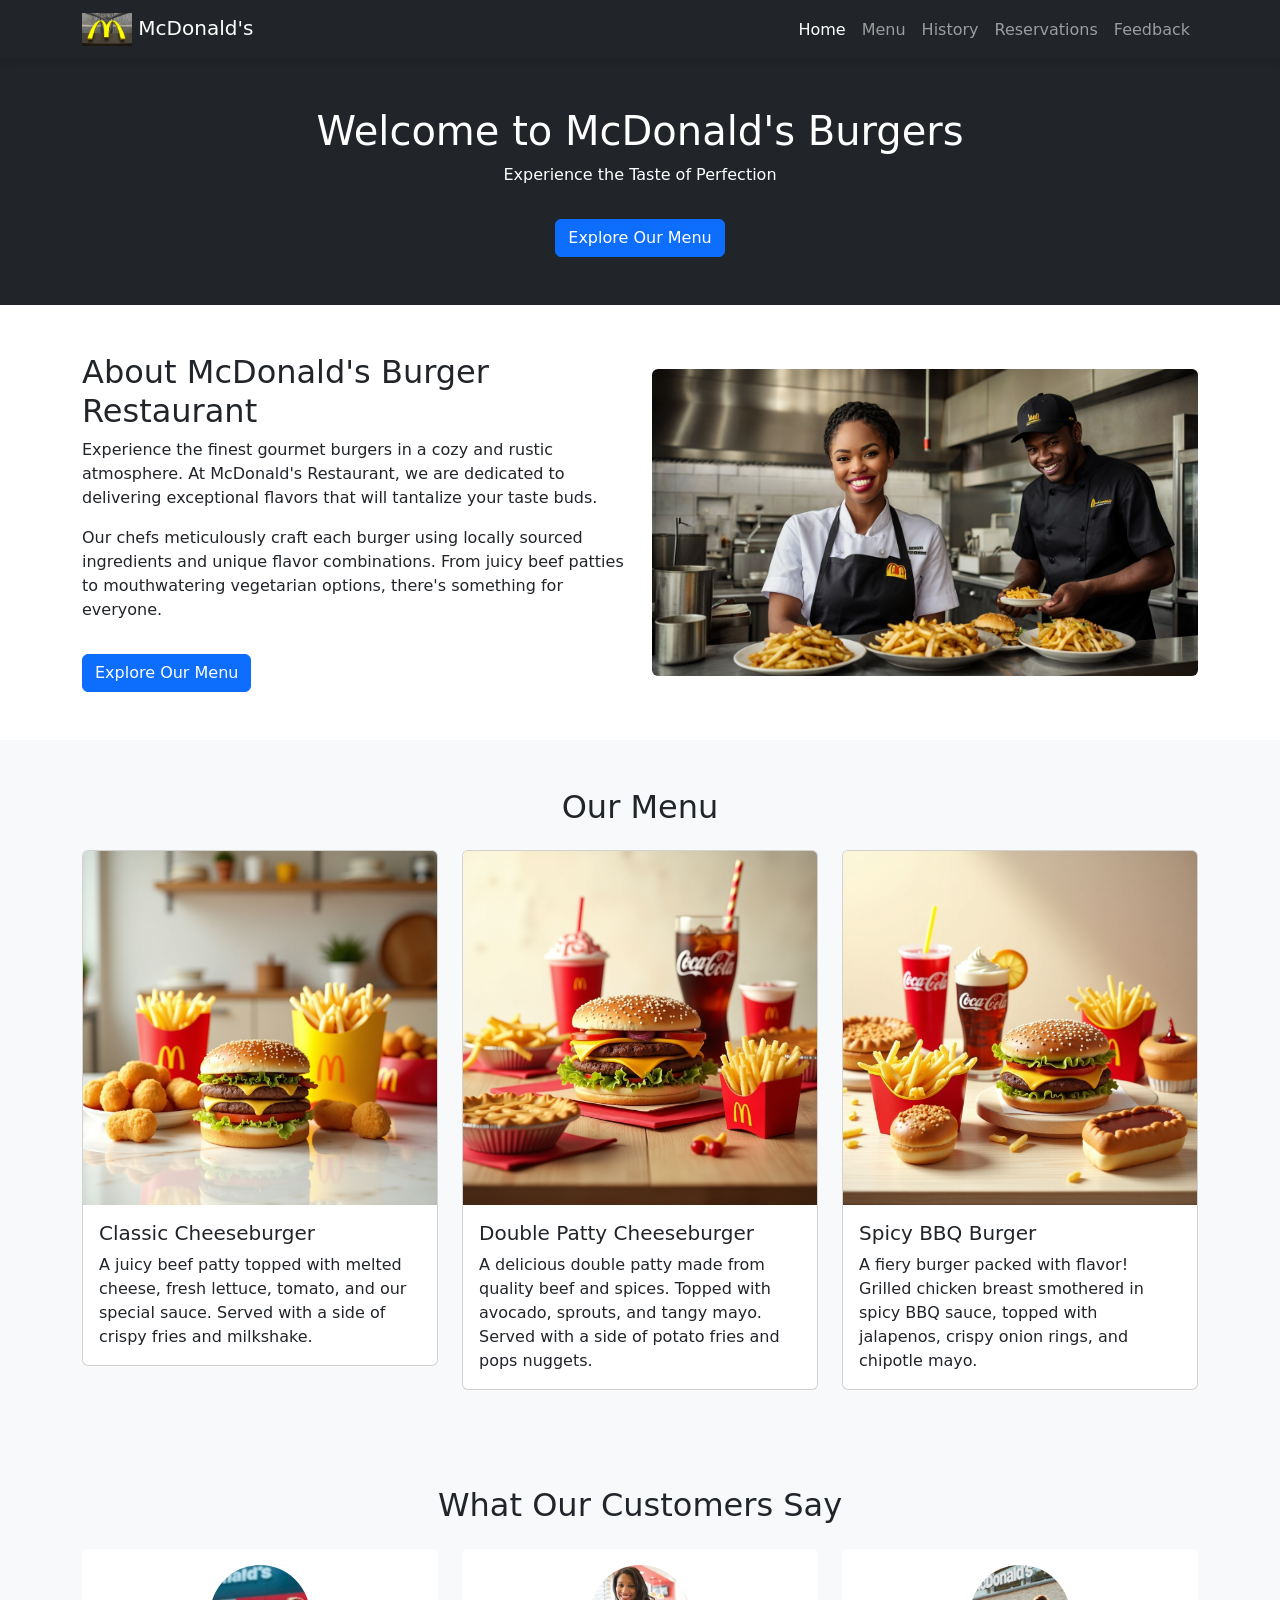
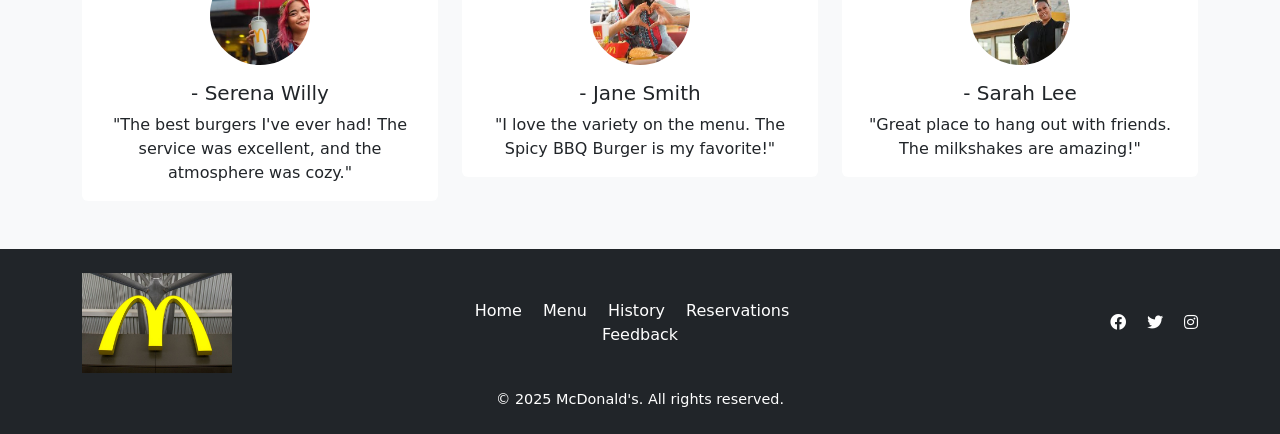
==== index.html @ 51a84bcd "code clean and add styles" ====
<!DOCTYPE html>
<html lang="en">
<head>
    <meta charset="UTF-8">
    <meta name="viewport" content="width=device-width, initial-scale=1.0">
    <title>McDonald's Burger Restaurant</title>
    <link rel="stylesheet" type="text/css" href="styles.css">
    <!-- Bootstrap CSS -->
    <link href="https://cdn.jsdelivr.net/npm/bootstrap@5.3.0/dist/css/bootstrap.min.css" rel="stylesheet">
    <!-- Google Fonts -->
    <link href="https://fonts.googleapis.com/css2?family=Roboto:wght@400;700&display=swap" rel="stylesheet">
    <!-- Font Awesome -->
    <link href="https://cdnjs.cloudflare.com/ajax/libs/font-awesome/5.15.4/css/all.min.css" rel="stylesheet">
</head>
<body>

    <!-- Navbar -->
    <nav class="navbar navbar-expand-lg navbar-dark bg-dark">
        <div class="container">
            <a class="navbar-brand" href="index.html">
                <img src="Media/logo3.jpeg" alt="McDonald's Logo" width="50">
                McDonald's
            </a>
            <button class="navbar-toggler" type="button" data-bs-toggle="collapse" data-bs-target="#navbarNav">
                <span class="navbar-toggler-icon"></span>
            </button>
            <div class="collapse navbar-collapse" id="navbarNav">
                <ul class="navbar-nav ms-auto">
                    <li class="nav-item"><a class="nav-link active" href="index.html">Home</a></li>
                    <li class="nav-item"><a class="nav-link" href="Menu.html">Menu</a></li>
                    <li class="nav-item"><a class="nav-link" href="Historical.html">History</a></li>
                    <li class="nav-item"><a class="nav-link" href="Reservation.html">Reservations</a></li>
                    <li class="nav-item"><a class="nav-link" href="feedback.html">Feedback</a></li>
                </ul>
            </div>
        </div>
    </nav>

    <!-- Hero Section -->
    <section class="hero text-center text-white bg-dark py-5">
        <div class="container">
            <h1>Welcome to McDonald's Burgers</h1>
            <p>Experience the Taste of Perfection</p>
            <a href="Menu.html" class="btn btn-primary mt-3">Explore Our Menu</a>
        </div>
    </section>

    <!-- About Section -->
    <section class="about py-5">
        <div class="container">
            <div class="row align-items-center">
                <div class="col-md-6">
                    <h2>About McDonald's Burger Restaurant</h2>
                    <p>Experience the finest gourmet burgers in a cozy and rustic atmosphere. At McDonald's Restaurant, we are dedicated to delivering exceptional flavors that will tantalize your taste buds.</p>
                    <p>Our chefs meticulously craft each burger using locally sourced ingredients and unique flavor combinations. From juicy beef patties to mouthwatering vegetarian options, there's something for everyone.</p>
                    <a href="Menu.html" class="btn btn-primary mt-3">Explore Our Menu</a>
                </div>
                <div class="col-md-6">
                    <img src="Media/about1.jpg" alt="About Image" class="img-fluid rounded">
                </div>
            </div>
        </div>
    </section>

    <!-- Menu Section -->
    <section class="menu py-5 bg-light">
        <div class="container">
            <h2 class="text-center mb-4">Our Menu</h2>
            <div class="row g-4">
                <div class="col-md-4">
                    <div class="card">
                        <img src="Media/burger2..jpeg" class="card-img-top" alt="Burger 1">
                        <div class="card-body">
                            <h5 class="card-title">Classic Cheeseburger</h5>
                            <p class="card-text">A juicy beef patty topped with melted cheese, fresh lettuce, tomato, and our special sauce. Served with a side of crispy fries and milkshake.</p>
                        </div>
                    </div>
                </div>
                <div class="col-md-4">
                    <div class="card">
                        <img src="Media/burger3.jpeg" class="card-img-top" alt="Burger 2">
                        <div class="card-body">
                            <h5 class="card-title">Double Patty Cheeseburger</h5>
                            <p class="card-text">A delicious double patty made from quality beef and spices. Topped with avocado, sprouts, and tangy mayo. Served with a side of potato fries and pops nuggets.</p>
                        </div>
                    </div>
                </div>
                <div class="col-md-4">
                    <div class="card">
                        <img src="Media/burger4.jpeg" class="card-img-top" alt="Burger 3">
                        <div class="card-body">
                            <h5 class="card-title">Spicy BBQ Burger</h5>
                            <p class="card-text">A fiery burger packed with flavor! Grilled chicken breast smothered in spicy BBQ sauce, topped with jalapenos, crispy onion rings, and chipotle mayo.</p>
                        </div>
                    </div>
                </div>
            </div>
        </div>
    </section>
<!-- Testimonials Section -->
<section class="testimonials py-5 bg-light">
    <div class="container">
        <h2 class="text-center mb-4">What Our Customers Say</h2>
        <div class="row justify-content-center g-4">
            <!-- Testimonial 1 -->
            <div class="col-md-4">
                <div class="card text-center border-0">
                    <img src="Media/customer01.jpeg" alt="Serena Willy" class="rounded-circle mx-auto mt-3" style="width: 100px; height: 100px; object-fit: cover;">
                    <div class="card-body">
                        <h5 class="card-title">- Serena Willy</h5>
                        <p class="card-text">"The best burgers I've ever had! The service was excellent, and the atmosphere was cozy."</p>
                    </div>
                </div>
            </div>
            <!-- Testimonial 2 -->
            <div class="col-md-4">
                <div class="card text-center border-0">
                    <img src="Media/customer02.jpeg" alt="Jane Smith" class="rounded-circle mx-auto mt-3" style="width: 100px; height: 100px; object-fit: cover;">
                    <div class="card-body">
                        <h5 class="card-title">- Jane Smith</h5>
                        <p class="card-text">"I love the variety on the menu. The Spicy BBQ Burger is my favorite!"</p>
                    </div>
                </div>
            </div>
            <!-- Testimonial 3 -->
            <div class="col-md-4">
                <div class="card text-center border-0">
                    <img src="Media/customer03.jpeg" alt="Sarah Lee" class="rounded-circle mx-auto mt-3" style="width: 100px; height: 100px; object-fit: cover;">
                    <div class="card-body">
                        <h5 class="card-title">- Sarah Lee</h5>
                        <p class="card-text">"Great place to hang out with friends. The milkshakes are amazing!"</p>
                    </div>
                </div>
            </div>
        </div>
    </div>
</section>

    <!-- Footer -->
    <footer class="footer bg-dark text-white py-4">
        <div class="container">
            <div class="row align-items-center">
                <div class="col-md-4 text-center text-md-start mb-3 mb-md-0">
                    <img src="Media/logo3.jpeg" alt="Logo" class="img-fluid" style="max-width: 150px;">
                </div>
                <div class="col-md-4 text-center mb-3 mb-md-0">
                    <nav>
                        <a href="index.html" class="text-white text-decoration-none me-3">Home</a>
                        <a href="Menu.html" class="text-white text-decoration-none me-3">Menu</a>
                        <a href="Historical.html" class="text-white text-decoration-none me-3">History</a>
                        <a href="Reservation.html" class="text-white text-decoration-none me-3">Reservations</a>
                        <a href="feedback.html" class="text-white text-decoration-none">Feedback</a>
                    </nav>
                </div>
                <div class="col-md-4 text-center text-md-end">
                    <a href="https://www.facebook.com/McDonalds" class="text-white me-3"><i class="fab fa-facebook"></i></a>
                    <a href="https://www.twitter.com/McDonalds" class="text-white me-3"><i class="fab fa-twitter"></i></a>
                    <a href="https://www.instagram.com/McDonalds" class="text-white"><i class="fab fa-instagram"></i></a>
                </div>
            </div>
            <div class="row mt-3">
                <div class="col text-center">
                    <p class="mb-0">&copy; 2025 McDonald's. All rights reserved.</p>
                </div>
            </div>
        </div>
    </footer>

    <!-- Bootstrap JavaScript -->
    <script src="https://cdn.jsdelivr.net/npm/bootstrap@5.3.0/dist/js/bootstrap.bundle.min.js"></script>
</body>
</html>
---- styles.css ----
/* General Styles */
body {
    font-family: 'Roboto', sans-serif;
    margin: 0;
    padding: 0;
    box-sizing: border-box;
    background-color: #f8f9fa; /* Light background for consistency */
}

/* Navbar */
.navbar {
    box-shadow: 0 4px 6px rgba(0, 0, 0, 0.1);
}

.navbar-brand img {
    max-height: 50px;
}

.nav-link {
    font-weight: 500;
    transition: color 0.3s ease;
}

.nav-link:hover {
    color: #ffc107; /* Highlight color on hover */
}

/* Slideshow */
.carousel-inner img {
    height: 500px;
    object-fit: cover;
}

.carousel-caption h5 {
    font-size: 1.75rem;
    font-weight: bold;
}

.carousel-caption p {
    font-size: 1rem;
}

/* Section Titles */
h1, h2 {
    font-weight: 700;
    color: #333;
}

/* Menu Categories */
.menu-categories button {
    font-size: 1rem;
    font-weight: 600;
    padding: 10px 20px;
    border-radius: 5px;
}

.menu-category .card {
    border: none;
    box-shadow: 0 4px 6px rgba(0, 0, 0, 0.1);
    transition: transform 0.3s ease, box-shadow 0.3s ease;
}

.menu-category .card:hover {
    transform: translateY(-5px);
    box-shadow: 0 6px 10px rgba(0, 0, 0, 0.15);
}

.menu-category .card-title {
    font-size: 1.25rem;
    font-weight: bold;
    color: #333;
}

.menu-category .card-text {
    font-size: 0.95rem;
    color: #555;
}

/* Footer */
.footer {
    background-color: #343a40;
    color: #fff;
}

.footer img {
    max-width: 150px;
}

.footer nav a {
    color: #fff;
    font-weight: 500;
    transition: color 0.3s ease;
}

.footer nav a:hover {
    color: #ffc107; /* Highlight color */
}

.footer p {
    font-size: 0.9rem;
    margin: 0;
}

/* Buttons */
.btn-primary {
    background-color: #ffc107;
    border-color: #ffc107;
    color: #000;
    transition: background-color 0.3s ease, color 0.3s ease;
}

.btn-primary:hover {
    background-color: #e0a800;
    color: #fff;
}

/* Timeline Section */
.timeline {
    background-color: #f8f9fa; /* Light background for contrast */
    padding: 50px 0;
}

.timeline h1 {
    font-size: 2.5rem;
    font-weight: bold;
    color: #333;
    margin-bottom: 20px;
}

.timeline p {
    font-size: 1rem;
    color: #555;
    line-height: 1.6;
}

.timeline .row {
    margin-bottom: 40px;
}

.timeline img {
    border-radius: 10px;
    box-shadow: 0 4px 6px rgba(0, 0, 0, 0.1);
}

.timeline h2 {
    font-size: 1.75rem;
    font-weight: bold;
    color: #333;
    margin-bottom: 15px;
}

.timeline .row:nth-child(even) .col-md-6:first-child {
    order: 2; /* Reverse order for alternating layout */
}

.timeline .row:nth-child(even) .col-md-6:last-child {
    order: 1;
}

/* Responsive Design */
@media (max-width: 768px) {
    .carousel-inner img {
        height: 300px;
    }

    .carousel-caption h5 {
        font-size: 1.5rem;
    }

    .carousel-caption p {
        font-size: 0.9rem;
    }

    .footer nav a {
        font-size: 0.9rem;
    }
}
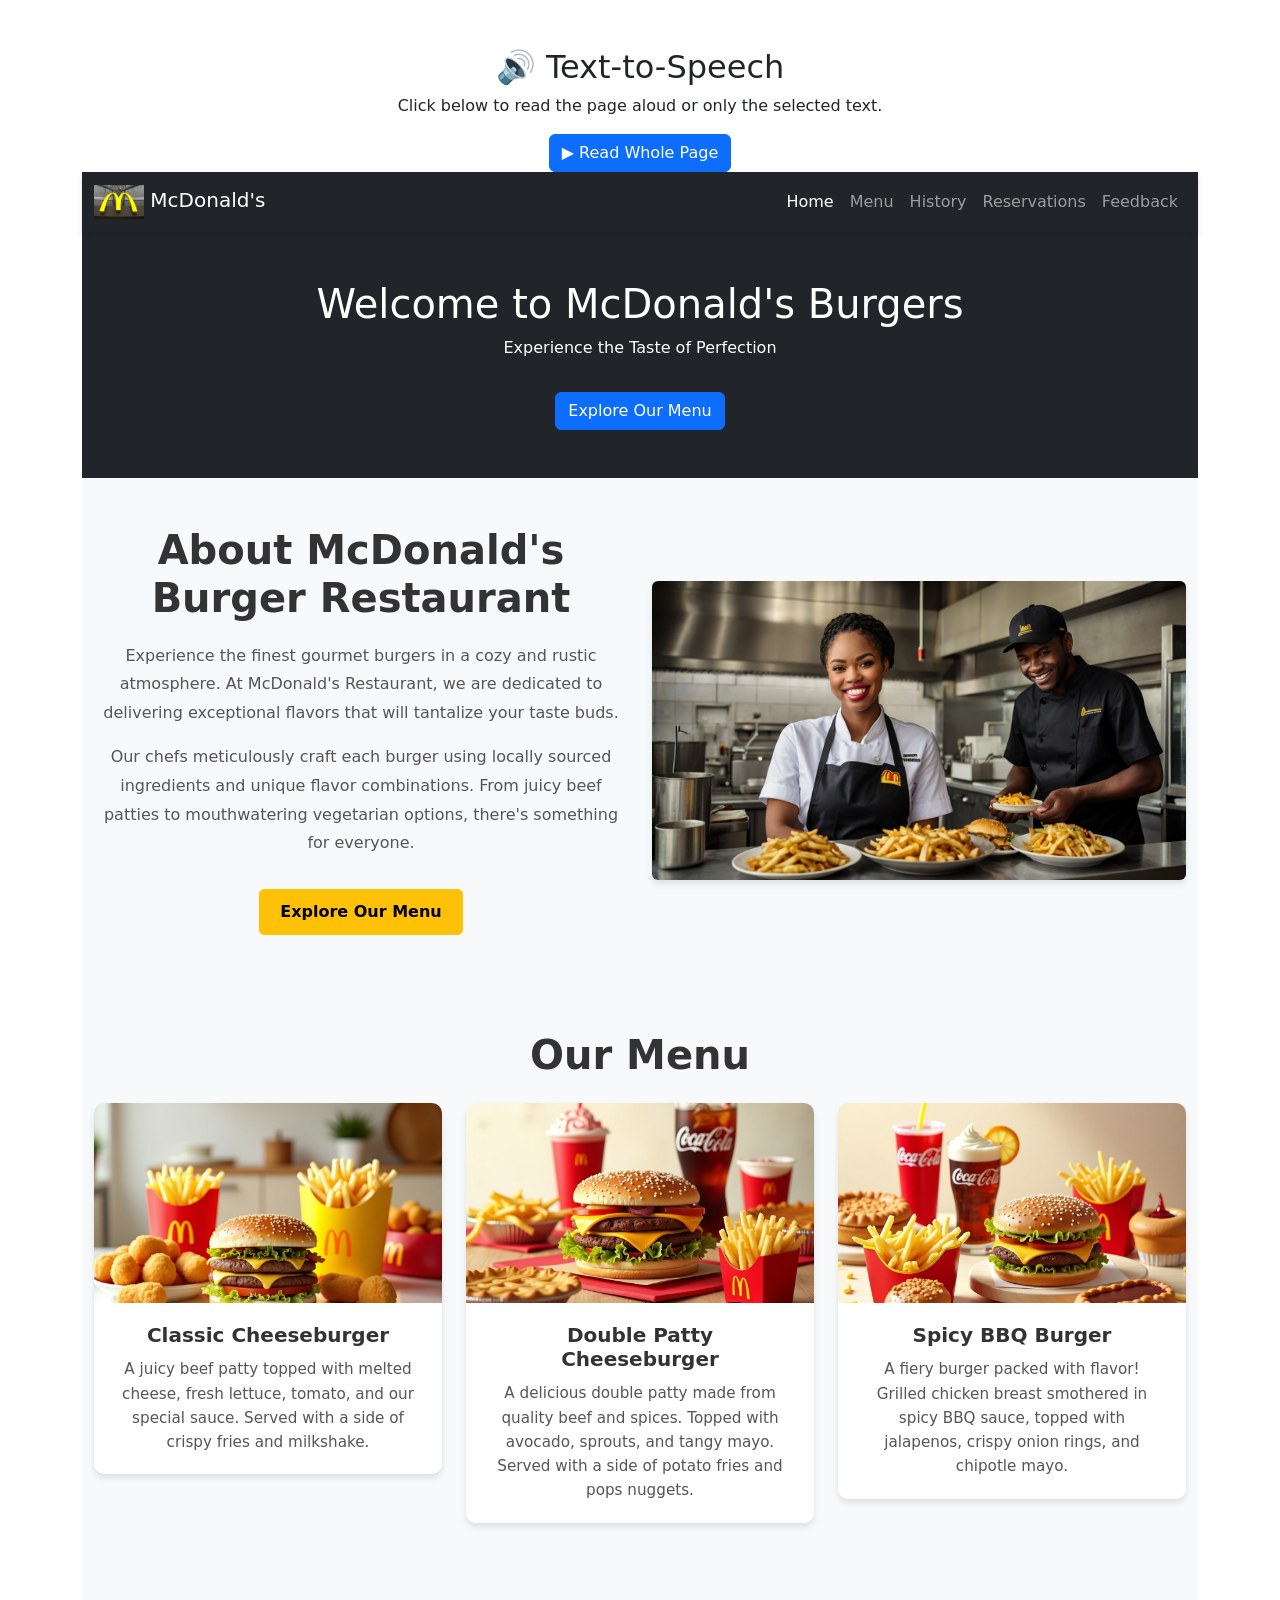
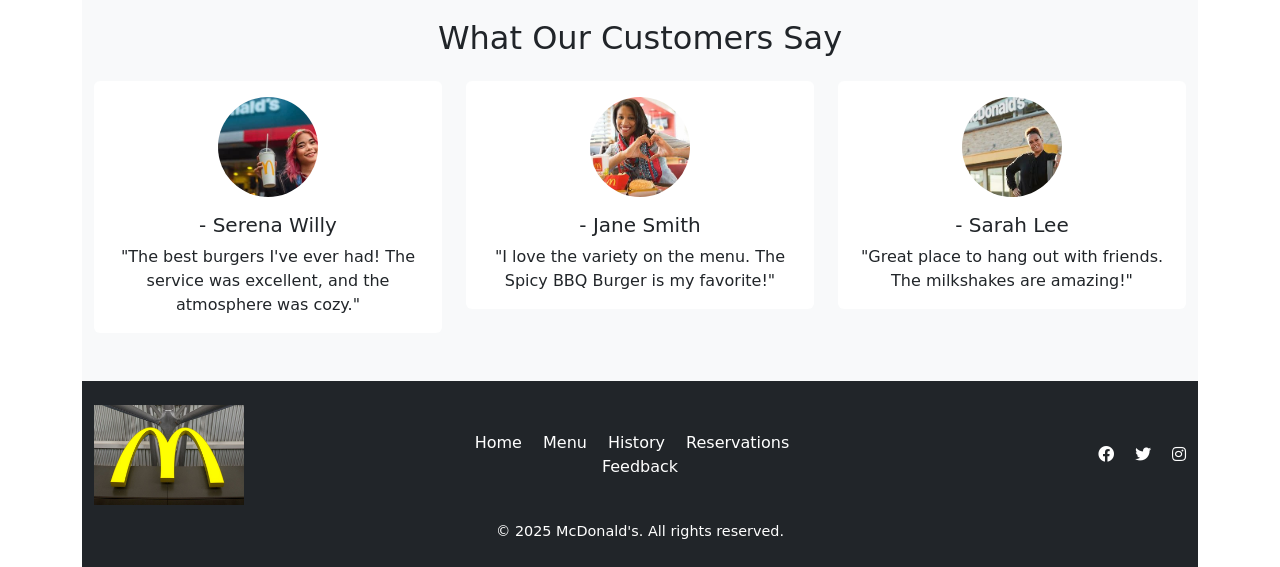
==== commit f1368c7d: "Codes cleaning and updt Website almost 100% all functions and languages implemented" ====
--- a/index.html
+++ b/index.html
@@ -11,9 +11,33 @@
     <link href="https://fonts.googleapis.com/css2?family=Roboto:wght@400;700&display=swap" rel="stylesheet">
     <!-- Font Awesome -->
     <link href="https://cdnjs.cloudflare.com/ajax/libs/font-awesome/5.15.4/css/all.min.css" rel="stylesheet">
+    <script src="script.js"></script> <!-- Link JavaScript file -->
 </head>
 <body>
+    <body class="container mt-5 text-center">
+        <h2>🔊 Text-to-Speech</h2>
+        <p id="text">Click below to read the page aloud or only the selected text.</p>
+        <button class="btn btn-primary" onclick="readWholePage()">▶ Read Whole Page</button>
+        <script>
+            function readWholePage() {
+                let utterance = new SpeechSynthesisUtterance(document.body.innerText);
+                speechSynthesis.cancel(); // Stop any ongoing speech
+                speechSynthesis.speak(utterance);
+            }
 
+            function readSelectedText() {
+                let selectedText = window.getSelection().toString();
+                if (selectedText) {
+                    let utterance = new SpeechSynthesisUtterance(selectedText);
+                    speechSynthesis.cancel(); // Stop any ongoing speech
+                    speechSynthesis.speak(utterance);
+                } else {
+                    alert("Please select some text to read.");
+                }
+            }
+        </script>
+    </body>
+</body>
     <!-- Navbar -->
     <nav class="navbar navbar-expand-lg navbar-dark bg-dark">
         <div class="container">
@@ -35,7 +59,6 @@
             </div>
         </div>
     </nav>
-
     <!-- Hero Section -->
     <section class="hero text-center text-white bg-dark py-5">
         <div class="container">
@@ -44,7 +67,6 @@
             <a href="Menu.html" class="btn btn-primary mt-3">Explore Our Menu</a>
         </div>
     </section>
-
     <!-- About Section -->
     <section class="about py-5">
         <div class="container">
@@ -61,7 +83,6 @@
             </div>
         </div>
     </section>
-
     <!-- Menu Section -->
     <section class="menu py-5 bg-light">
         <div class="container">
@@ -135,7 +156,6 @@
         </div>
     </div>
 </section>
-
     <!-- Footer -->
     <footer class="footer bg-dark text-white py-4">
         <div class="container">
@@ -165,7 +185,6 @@
             </div>
         </div>
     </footer>
-
     <!-- Bootstrap JavaScript -->
     <script src="https://cdn.jsdelivr.net/npm/bootstrap@5.3.0/dist/js/bootstrap.bundle.min.js"></script>
 </body>
--- a/styles.css
+++ b/styles.css
@@ -157,6 +157,98 @@
     order: 1;
 }
 
+/* Menu Section */
+.menu {
+    background-color: #f8f9fa; /* Light background for contrast */
+    padding: 50px 0;
+}
+
+.menu h2 {
+    font-size: 2.5rem;
+    font-weight: bold;
+    color: #333;
+    margin-bottom: 20px;
+}
+
+.menu .card {
+    border: none;
+    border-radius: 10px;
+    box-shadow: 0 4px 6px rgba(0, 0, 0, 0.1); /* Subtle shadow for depth */
+    transition: transform 0.3s ease, box-shadow 0.3s ease;
+}
+
+.menu .card:hover {
+    transform: translateY(-5px); /* Lift effect on hover */
+    box-shadow: 0 6px 10px rgba(0, 0, 0, 0.15); /* Enhanced shadow on hover */
+}
+
+.menu .card-img-top {
+    border-top-left-radius: 10px;
+    border-top-right-radius: 10px;
+    height: 200px;
+    object-fit: cover; /* Ensures consistent image size */
+}
+
+.menu .card-title {
+    font-size: 1.25rem;
+    font-weight: bold;
+    color: #333;
+    margin-bottom: 10px;
+}
+
+.menu .card-text {
+    font-size: 0.95rem;
+    color: #555;
+    line-height: 1.6;
+}
+
+.menu .card-body {
+    padding: 20px;
+    text-align: center; /* Center-align text for a clean look */
+}
+
+/* About Section */
+.about {
+    background-color: #f8f9fa; /* Light background for contrast */
+    padding: 50px 0;
+}
+
+.about h2 {
+    font-size: 2.5rem;
+    font-weight: bold;
+    color: #333;
+    margin-bottom: 20px;
+}
+
+.about p {
+    font-size: 1rem;
+    color: #555;
+    line-height: 1.8;
+    margin-bottom: 15px;
+}
+
+.about a.btn-primary {
+    background-color: #ffc107;
+    border-color: #ffc107;
+    color: #000;
+    font-weight: bold;
+    padding: 10px 20px;
+    border-radius: 5px;
+    transition: background-color 0.3s ease, color 0.3s ease;
+}
+
+.about a.btn-primary:hover {
+    background-color: #e0a800;
+    color: #fff;
+}
+
+.about img {
+    border-radius: 10px;
+    box-shadow: 0 4px 6px rgba(0, 0, 0, 0.1); /* Subtle shadow for depth */
+    max-width: 100%;
+    height: auto;
+}
+
 /* Responsive Design */
 @media (max-width: 768px) {
     .carousel-inner img {
@@ -174,4 +266,20 @@
     .footer nav a {
         font-size: 0.9rem;
     }
+
+    .menu h2 {
+        font-size: 2rem;
+    }
+
+    .menu .card-img-top {
+        height: 150px;
+    }
+
+    .about h2 {
+        font-size: 2rem;
+    }
+
+    .about p {
+        font-size: 0.95rem;
+    }
 }
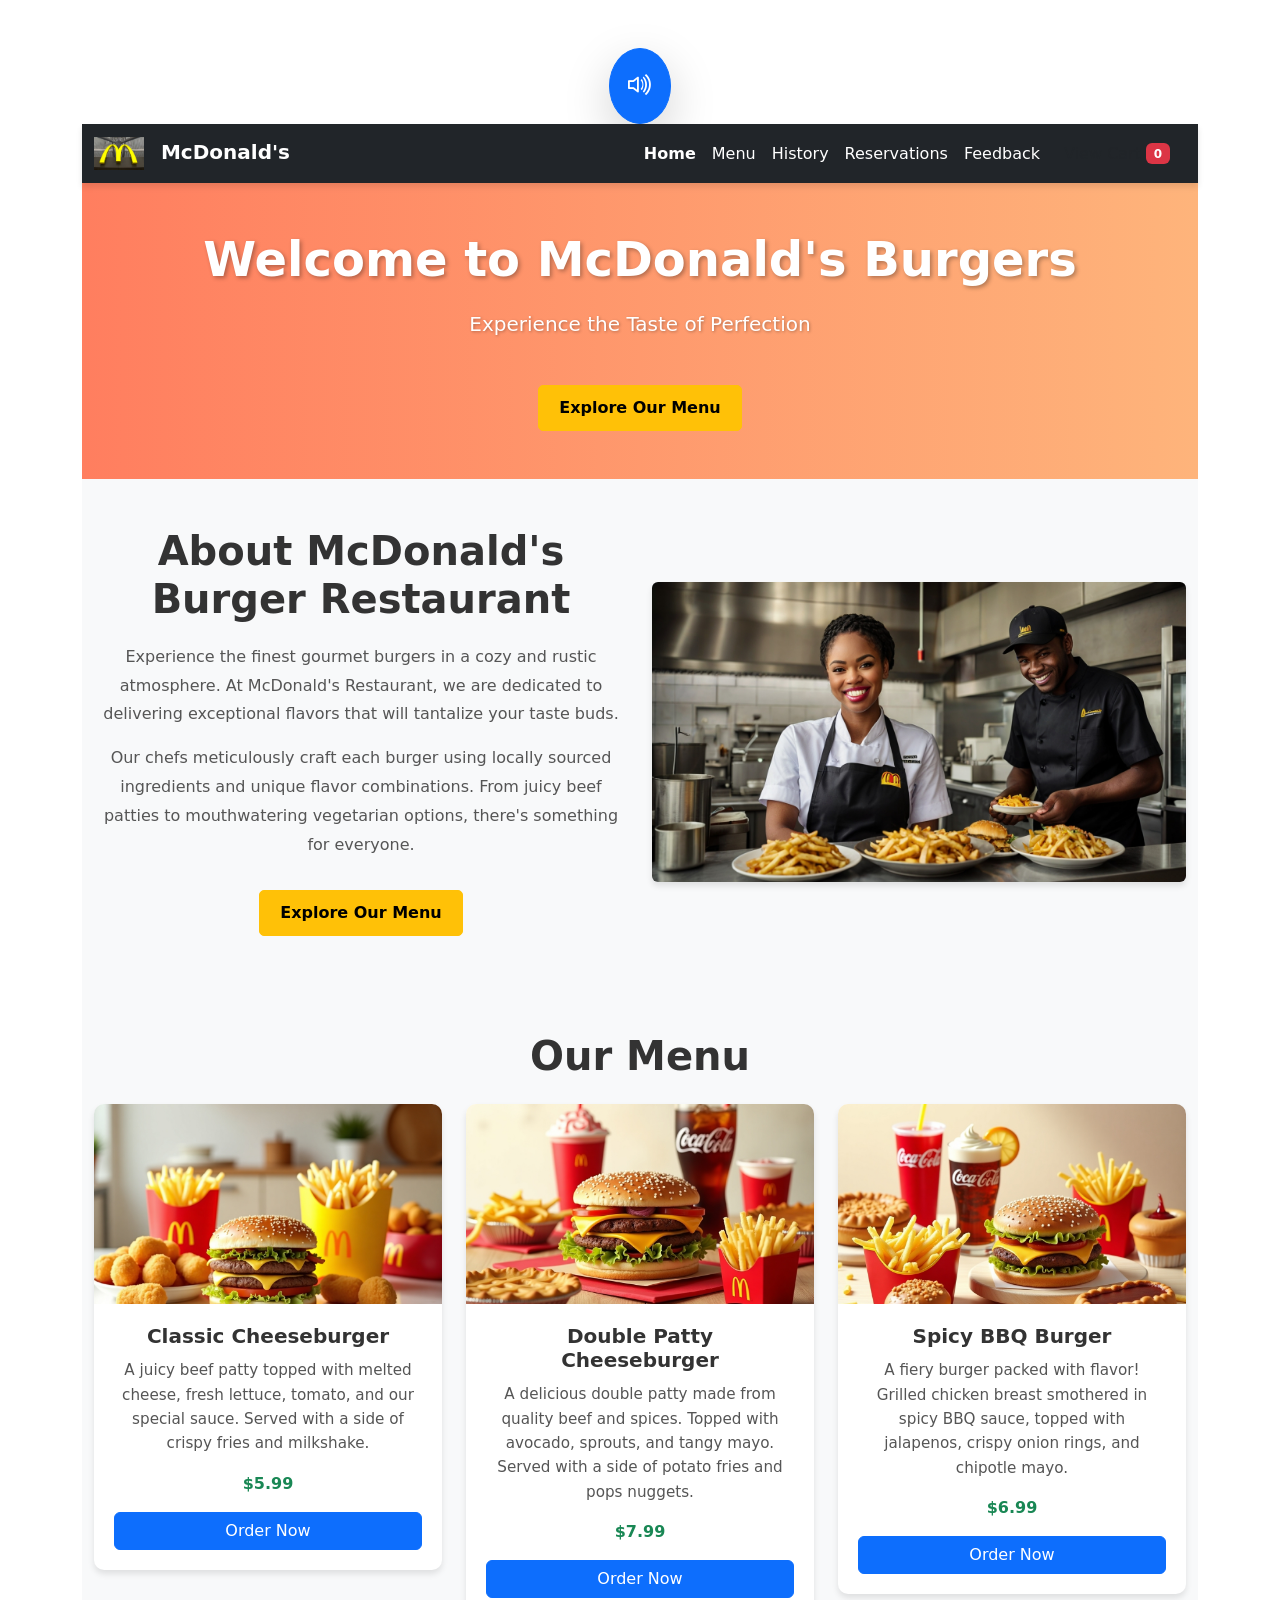
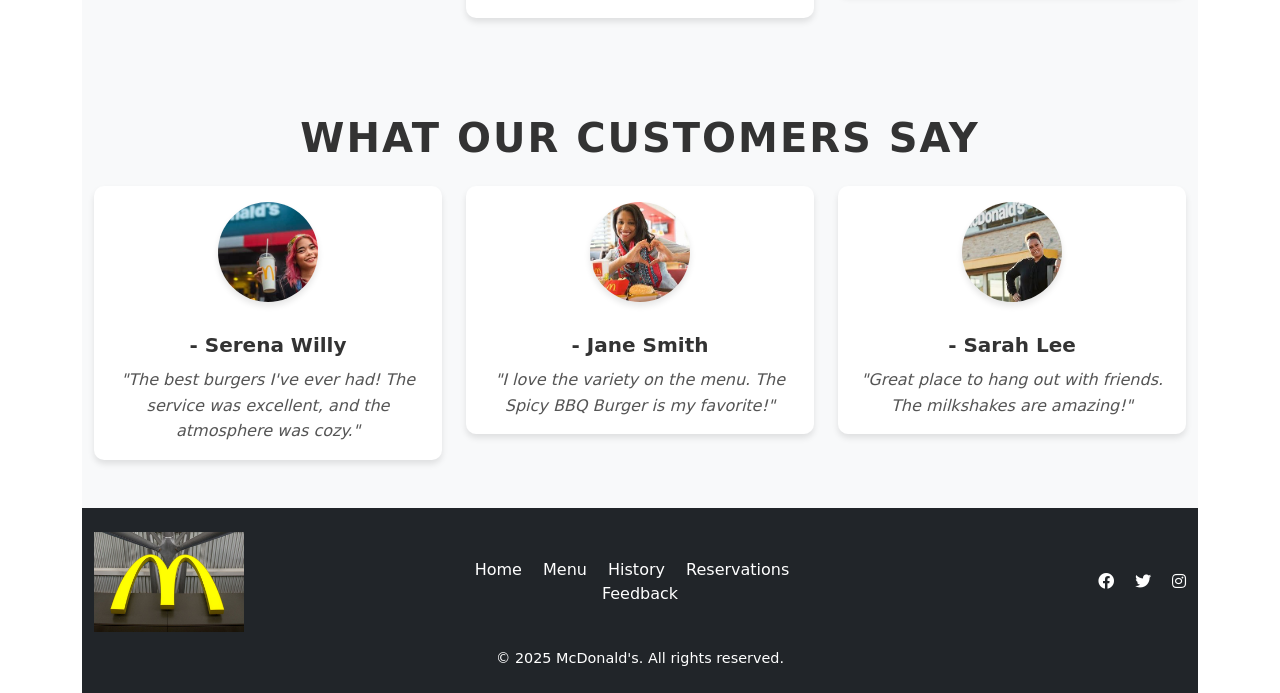
==== commit 6708c64b: "Website fully upload///Css//Java/// Fixing of codes Applying new styles and functions" ====
--- a/index.html
+++ b/index.html
@@ -15,16 +15,18 @@
 </head>
 <body>
     <body class="container mt-5 text-center">
-        <h2>🔊 Text-to-Speech</h2>
-        <p id="text">Click below to read the page aloud or only the selected text.</p>
-        <button class="btn btn-primary" onclick="readWholePage()">▶ Read Whole Page</button>
+        <!-- Icon-Only Button -->
+        <button class="btn btn-primary rounded-circle p-3 shadow-lg" onclick="readWholePage()" title="Read Aloud">
+            <i class="bi bi-volume-up fs-3"></i> <!-- Bootstrap Speaker Icon -->
+        </button>
+    
         <script>
             function readWholePage() {
                 let utterance = new SpeechSynthesisUtterance(document.body.innerText);
                 speechSynthesis.cancel(); // Stop any ongoing speech
                 speechSynthesis.speak(utterance);
             }
-
+    
             function readSelectedText() {
                 let selectedText = window.getSelection().toString();
                 if (selectedText) {
@@ -36,7 +38,11 @@
                 }
             }
         </script>
+    
+        <!-- Bootstrap Icons -->
+        <link rel="stylesheet" href="https://cdn.jsdelivr.net/npm/bootstrap-icons/font/bootstrap-icons.css">
     </body>
+    
 </body>
     <!-- Navbar -->
     <nav class="navbar navbar-expand-lg navbar-dark bg-dark">
@@ -55,7 +61,11 @@
                     <li class="nav-item"><a class="nav-link" href="Historical.html">History</a></li>
                     <li class="nav-item"><a class="nav-link" href="Reservation.html">Reservations</a></li>
                     <li class="nav-item"><a class="nav-link" href="feedback.html">Feedback</a></li>
-                </ul>
+                    <li class="nav-item"></li>
+                        <a class="nav-link btn btn-warning text-dark px-3" href="Cart.html">
+                            View Cart <span id="cartCount" class="badge bg-danger">0</span>
+                        </a>
+                    </li>
             </div>
         </div>
     </nav>
@@ -88,35 +98,50 @@
         <div class="container">
             <h2 class="text-center mb-4">Our Menu</h2>
             <div class="row g-4">
+                <!-- Classic Cheeseburger -->
                 <div class="col-md-4">
                     <div class="card">
-                        <img src="Media/burger2..jpeg" class="card-img-top" alt="Burger 1">
+                        <img src="Media/burger2..jpeg" class="card-img-top" alt="Classic Cheeseburger">
                         <div class="card-body">
                             <h5 class="card-title">Classic Cheeseburger</h5>
                             <p class="card-text">A juicy beef patty topped with melted cheese, fresh lettuce, tomato, and our special sauce. Served with a side of crispy fries and milkshake.</p>
+                            <p class="text-success fw-bold">$5.99</p> <!-- Price -->
+                            <button class="btn btn-primary w-100" onclick="addToCart()">Order Now</button> <!-- Order Button -->
                         </div>
                     </div>
                 </div>
+                <!-- Double Patty Cheeseburger -->
                 <div class="col-md-4">
                     <div class="card">
-                        <img src="Media/burger3.jpeg" class="card-img-top" alt="Burger 2">
+                        <img src="Media/burger3.jpeg" class="card-img-top" alt="Double Patty Cheeseburger">
                         <div class="card-body">
                             <h5 class="card-title">Double Patty Cheeseburger</h5>
                             <p class="card-text">A delicious double patty made from quality beef and spices. Topped with avocado, sprouts, and tangy mayo. Served with a side of potato fries and pops nuggets.</p>
+                            <p class="text-success fw-bold">$7.99</p> <!-- Price -->
+                            <button class="btn btn-primary w-100" onclick="addToCart()">Order Now</button> <!-- Order Button -->
                         </div>
                     </div>
                 </div>
+                <!-- Spicy BBQ Burger -->
                 <div class="col-md-4">
                     <div class="card">
-                        <img src="Media/burger4.jpeg" class="card-img-top" alt="Burger 3">
+                        <img src="Media/burger4.jpeg" class="card-img-top" alt="Spicy BBQ Burger">
                         <div class="card-body">
                             <h5 class="card-title">Spicy BBQ Burger</h5>
                             <p class="card-text">A fiery burger packed with flavor! Grilled chicken breast smothered in spicy BBQ sauce, topped with jalapenos, crispy onion rings, and chipotle mayo.</p>
+                            <p class="text-success fw-bold">$6.99</p> <!-- Price -->
+                            <button class="btn btn-primary w-100" onclick="addToCart()">Order Now</button> <!-- Order Button -->
                         </div>
                     </div>
                 </div>
             </div>
         </div>
+    </section>
+    <script>
+        function addToCart() {
+            alert("Item added to cart!");
+        }
+    </script>
     </section>
 <!-- Testimonials Section -->
 <section class="testimonials py-5 bg-light">
--- a/styles.css
+++ b/styles.css
@@ -7,22 +7,51 @@
     background-color: #f8f9fa; /* Light background for consistency */
 }
 
-/* Navbar */
+/* Navbar Styles */
 .navbar {
-    box-shadow: 0 4px 6px rgba(0, 0, 0, 0.1);
+    background-color: #343a40; /* Dark background for the navbar */
+    box-shadow: 0 4px 6px rgba(0, 0, 0, 0.1); /* Subtle shadow for depth */
+}
+
+.navbar-brand {
+    font-size: 1.5rem;
+    font-weight: bold;
+    color: #ffc107; /* Highlight color for the brand */
+    transition: color 0.3s ease;
+}
+
+.navbar-brand:hover {
+    color: #e0a800; /* Slightly darker yellow on hover */
 }
 
 .navbar-brand img {
     max-height: 50px;
-}
-
-.nav-link {
+    margin-right: 10px;
+}
+
+.navbar-nav .nav-link {
+    font-size: 1rem;
     font-weight: 500;
+    color: #fff; /* White text for links */
     transition: color 0.3s ease;
 }
 
-.nav-link:hover {
+.navbar-nav .nav-link:hover {
     color: #ffc107; /* Highlight color on hover */
+}
+
+.navbar-nav .nav-link.active {
+    color: #ffc107; /* Highlight active link */
+    font-weight: bold;
+}
+
+.navbar-toggler {
+    border: none;
+    outline: none;
+}
+
+.navbar-toggler-icon {
+    background-image: url("data:image/svg+xml,%3Csvg xmlns='http://www.w3.org/2000/svg' viewBox='0 0 30 30'%3E%3Cpath stroke='rgba%28255, 255, 255, 0.7%29' stroke-width='2' stroke-linecap='round' stroke-miterlimit='10' d='M4 7h22M4 15h22M4 23h22'/%3E%3C/svg%3E");
 }
 
 /* Slideshow */
@@ -116,8 +145,9 @@
 
 /* Timeline Section */
 .timeline {
-    background-color: #f8f9fa; /* Light background for contrast */
-    padding: 50px 0;
+    background-color: #f4f4f4; /* Light beige background for a vintage feel */
+    padding: 50px 0; /* Spacing for the section */
+    border-top: 5px solid #d4af37; /* Gold border at the top for a premium look */
 }
 
 .timeline h1 {
@@ -125,28 +155,40 @@
     font-weight: bold;
     color: #333;
     margin-bottom: 20px;
+    text-transform: uppercase;
+    text-align: center;
+    letter-spacing: 2px;
+    border-bottom: 3px solid #d4af37; /* Gold underline for the heading */
+    display: inline-block;
+    padding-bottom: 10px;
 }
 
 .timeline p {
     font-size: 1rem;
     color: #555;
-    line-height: 1.6;
+    line-height: 1.8;
+    margin-bottom: 15px;
+}
+
+.timeline h2 {
+    font-size: 1.75rem;
+    font-weight: bold;
+    color: #444;
+    margin-bottom: 15px;
+    text-transform: uppercase;
+    letter-spacing: 1px;
+    border-left: 5px solid #d4af37; /* Gold vertical line for emphasis */
+    padding-left: 15px;
+}
+
+.timeline img {
+    border-radius: 10px; /* Rounded corners for images */
+    box-shadow: 0 4px 6px rgba(0, 0, 0, 0.1); /* Subtle shadow for depth */
+    margin-bottom: 20px;
 }
 
 .timeline .row {
     margin-bottom: 40px;
-}
-
-.timeline img {
-    border-radius: 10px;
-    box-shadow: 0 4px 6px rgba(0, 0, 0, 0.1);
-}
-
-.timeline h2 {
-    font-size: 1.75rem;
-    font-weight: bold;
-    color: #333;
-    margin-bottom: 15px;
 }
 
 .timeline .row:nth-child(even) .col-md-6:first-child {
@@ -249,6 +291,502 @@
     height: auto;
 }
 
+/* Hero Section */
+.hero {
+    background: linear-gradient(to right, #ff7e5f, #feb47b); /* Gradient background */
+    color: #fff; /* White text for contrast */
+    padding: 60px 0; /* Spacing for the section */
+    text-align: center; /* Center-align text */
+}
+
+.hero h1 {
+    font-size: 3rem; /* Large heading */
+    font-weight: bold; /* Bold text */
+    margin-bottom: 20px; /* Spacing below the heading */
+    text-shadow: 2px 2px 4px rgba(0, 0, 0, 0.3); /* Subtle text shadow */
+}
+
+.hero p {
+    font-size: 1.25rem; /* Slightly larger paragraph text */
+    margin-bottom: 30px; /* Spacing below the paragraph */
+    text-shadow: 1px 1px 3px rgba(0, 0, 0, 0.3); /* Subtle text shadow */
+}
+
+.hero .btn-primary {
+    background-color: #ffc107; /* Yellow button */
+    border-color: #ffc107; /* Match border color */
+    color: #000; /* Black text for contrast */
+    font-weight: bold; /* Bold text */
+    padding: 10px 20px; /* Button padding */
+    border-radius: 5px; /* Rounded corners */
+    transition: background-color 0.3s ease, color 0.3s ease; /* Smooth hover effect */
+}
+
+.hero .btn-primary:hover {
+    background-color: #e0a800; /* Darker yellow on hover */
+    color: #fff; /* White text on hover */
+}
+
+/* Testimonials Section */
+.testimonials {
+    background-color: #f8f9fa; /* Light background for contrast */
+    padding: 50px 0; /* Spacing for the section */
+}
+
+.testimonials h2 {
+    font-size: 2.5rem;
+    font-weight: bold;
+    color: #333;
+    margin-bottom: 30px;
+    text-transform: uppercase;
+    letter-spacing: 2px;
+}
+
+.testimonials .card {
+    border: none;
+    border-radius: 10px;
+    box-shadow: 0 4px 6px rgba(0, 0, 0, 0.1); /* Subtle shadow for depth */
+    transition: transform 0.3s ease, box-shadow 0.3s ease;
+}
+
+.testimonials .card:hover {
+    transform: translateY(-5px); /* Lift effect on hover */
+    box-shadow: 0 6px 10px rgba(0, 0, 0, 0.15); /* Enhanced shadow on hover */
+}
+
+.testimonials .card img {
+    border-radius: 50%; /* Circular images */
+    box-shadow: 0 4px 6px rgba(0, 0, 0, 0.1); /* Subtle shadow for images */
+    margin-bottom: 15px;
+}
+
+.testimonials .card-title {
+    font-size: 1.25rem;
+    font-weight: bold;
+    color: #333;
+    margin-bottom: 10px;
+}
+
+.testimonials .card-text {
+    font-size: 1rem;
+    color: #555;
+    line-height: 1.6;
+    font-style: italic; /* Adds a stylish touch */
+}
+
+/* Carousel Section */
+#featuredItemsCarousel {
+    margin-bottom: 50px; /* Space below the carousel */
+    border-radius: 10px; /* Rounded corners for the carousel */
+    overflow: hidden; /* Ensures rounded corners apply to images */
+    box-shadow: 0 4px 8px rgba(0, 0, 0, 0.2); /* Subtle shadow for depth */
+}
+
+#featuredItemsCarousel .carousel-inner img {
+    height: 500px; /* Consistent height for images */
+    object-fit: cover; /* Ensures images are cropped properly */
+    border-radius: 10px; /* Rounded corners for images */
+}
+
+#featuredItemsCarousel .carousel-caption {
+    background: rgba(0, 0, 0, 0.6); /* Semi-transparent black background */
+    padding: 20px; /* Spacing inside the caption */
+    border-radius: 10px; /* Rounded corners for the caption */
+    text-align: center; /* Center-align text */
+}
+
+#featuredItemsCarousel .carousel-caption h5 {
+    font-size: 1.75rem; /* Larger font for the title */
+    font-weight: bold; /* Bold text for emphasis */
+    color: #ffc107; /* Yellow color for the title */
+    margin-bottom: 10px; /* Space below the title */
+}
+
+#featuredItemsCarousel .carousel-caption p {
+    font-size: 1rem; /* Standard font size for the description */
+    color: #fff; /* White text for contrast */
+    margin-bottom: 0; /* No extra space below the text */
+}
+
+#featuredItemsCarousel .carousel-control-prev-icon,
+#featuredItemsCarousel .carousel-control-next-icon {
+    filter: invert(100%); /* Makes the icons white */
+    width: 40px; /* Larger icon size */
+    height: 40px;
+}
+
+#featuredItemsCarousel .carousel-control-prev,
+#featuredItemsCarousel .carousel-control-next {
+    opacity: 0.8; /* Slightly transparent controls */
+    transition: opacity 0.3s ease; /* Smooth hover effect */
+}
+
+#featuredItemsCarousel .carousel-control-prev:hover,
+#featuredItemsCarousel .carousel-control-next:hover {
+    opacity: 1; /* Fully opaque on hover */
+}
+
+/* Menu Categories Section */
+.menu-categories {
+    background-color: #f8f9fa; /* Light background for contrast */
+    padding: 50px 0; /* Spacing for the section */
+}
+
+.menu-categories h1 {
+    font-size: 2.5rem;
+    font-weight: bold;
+    color: #333;
+    margin-bottom: 30px;
+    text-transform: uppercase;
+    letter-spacing: 2px;
+}
+
+.menu-categories .btn-primary {
+    background-color: #ffc107; /* Yellow button */
+    border-color: #ffc107;
+    color: #000; /* Black text for contrast */
+    font-weight: bold;
+    padding: 10px 20px;
+    border-radius: 5px;
+    transition: background-color 0.3s ease, color 0.3s ease;
+}
+
+.menu-categories .btn-primary:hover {
+    background-color: #e0a800; /* Darker yellow on hover */
+    color: #fff; /* White text on hover */
+}
+
+/* Menu Cards */
+.menu-category .card {
+    border: none;
+    border-radius: 10px;
+    box-shadow: 0 4px 6px rgba(0, 0, 0, 0.1); /* Subtle shadow for depth */
+    transition: transform 0.3s ease, box-shadow 0.3s ease;
+}
+
+.menu-category .card:hover {
+    transform: translateY(-5px); /* Lift effect on hover */
+    box-shadow: 0 6px 10px rgba(0, 0, 0, 0.15); /* Enhanced shadow on hover */
+}
+
+.menu-category .card-img-top {
+    border-top-left-radius: 10px;
+    border-top-right-radius: 10px;
+    height: 200px;
+    object-fit: cover; /* Ensures consistent image size */
+}
+
+.menu-category .card-title {
+    font-size: 1.25rem;
+    font-weight: bold;
+    color: #333;
+    margin-bottom: 10px;
+}
+
+.menu-category .card-text {
+    font-size: 1rem;
+    color: #555;
+    line-height: 1.6;
+}
+
+/* Reservation Section */
+.reservation-section {
+    background-color: #f8f9fa; /* Light background for a clean look */
+    padding: 50px 0; /* Spacing for the section */
+    border-top: 5px solid #ffc107; /* Yellow border at the top for emphasis */
+}
+
+.reservation-section h1 {
+    font-size: 2.5rem;
+    font-weight: bold;
+    color: #333;
+    margin-bottom: 20px;
+    text-transform: uppercase;
+    letter-spacing: 2px;
+    text-align: left;
+}
+
+.reservation-section p {
+    font-size: 1rem;
+    color: #555;
+    line-height: 1.8;
+    margin-bottom: 30px;
+}
+
+.reservation-form .form-label {
+    font-weight: bold;
+    color: #333;
+}
+
+.reservation-form .form-control,
+.reservation-form .form-select {
+    border-radius: 5px;
+    border: 1px solid #ccc;
+    box-shadow: 0 2px 4px rgba(0, 0, 0, 0.1); /* Subtle shadow for input fields */
+    transition: border-color 0.3s ease, box-shadow 0.3s ease;
+}
+
+.reservation-form .form-control:focus,
+.reservation-form .form-select:focus {
+    border-color: #ffc107; /* Yellow border on focus */
+    box-shadow: 0 4px 8px rgba(255, 193, 7, 0.3); /* Yellow glow on focus */
+}
+
+.reservation-form button {
+    background-color: #ffc107; /* Yellow button */
+    border-color: #ffc107;
+    color: #000; /* Black text for contrast */
+    font-weight: bold;
+    padding: 10px 20px;
+    border-radius: 5px;
+    transition: background-color 0.3s ease, color 0.3s ease;
+}
+
+.reservation-form button:hover {
+    background-color: #e0a800; /* Darker yellow on hover */
+    color: #fff; /* White text on hover */
+}
+
+.reservation-section img {
+    border-radius: 10px; /* Rounded corners for the image */
+    box-shadow: 0 4px 6px rgba(0, 0, 0, 0.1); /* Subtle shadow for depth */
+    max-width: 100%;
+    height: auto;
+}
+
+/* Feedback Section */
+.feedback-section {
+    background-color: #f8f9fa; /* Light background for a clean look */
+    padding: 50px 0; /* Spacing for the section */
+    border-top: 5px solid #ffc107; /* Yellow border at the top for emphasis */
+}
+
+.feedback-section h1 {
+    font-size: 2.5rem;
+    font-weight: bold;
+    color: #333;
+    margin-bottom: 20px;
+    text-transform: uppercase;
+    letter-spacing: 2px;
+    text-align: center;
+}
+
+.feedback-section p {
+    font-size: 1.1rem;
+    color: #555;
+    line-height: 1.8;
+    margin-bottom: 30px;
+    text-align: center;
+}
+
+.feedback-section .form-label {
+    font-weight: bold;
+    color: #333;
+}
+
+.feedback-section .form-control {
+    border-radius: 5px;
+    border: 1px solid #ccc;
+    box-shadow: 0 2px 4px rgba(0, 0, 0, 0.1); /* Subtle shadow for input fields */
+    transition: border-color 0.3s ease, box-shadow 0.3s ease;
+}
+
+.feedback-section .form-control:focus {
+    border-color: #ffc107; /* Yellow border on focus */
+    box-shadow: 0 4px 8px rgba(255, 193, 7, 0.3); /* Yellow glow on focus */
+}
+
+.feedback-section button {
+    background-color: #ffc107; /* Yellow button */
+    border-color: #ffc107;
+    color: #000; /* Black text for contrast */
+    font-weight: bold;
+    padding: 10px 20px;
+    border-radius: 5px;
+    transition: background-color 0.3s ease, color 0.3s ease;
+}
+
+.feedback-section button:hover {
+    background-color: #e0a800; /* Darker yellow on hover */
+    color: #fff; /* White text on hover */
+}
+
+/* Animated Ad Styling */
+.animated-ad {
+    background-color: rgba(0, 0, 0, 0.7); /* Semi-transparent black overlay */
+    color: #fff;
+    z-index: 10;
+    animation: fadeIn 1s ease-in-out; /* Fade-in animation */
+}
+
+.animated-ad .ad-content {
+    animation: bounce 1.5s infinite; /* Bouncing animation for the ad content */
+}
+
+@keyframes fadeIn {
+    from {
+        opacity: 0;
+    }
+    to {
+        opacity: 1;
+    }
+}
+
+@keyframes bounce {
+    0%, 100% {
+        transform: translateY(0);
+    }
+    50% {
+        transform: translateY(-10px);
+    }
+}
+
+/* Hide the ad when dismissed */
+.animated-ad.hidden {
+    display: none;
+}
+
+/* Ensure the video is visible */
+video {
+    z-index: 1; /* Ensure the video is below the ad */
+    position: relative;
+}
+
+/* Search Bar Styling */
+.search-bar {
+    max-width: 600px;
+    margin: 0 auto; /* Center the search bar */
+}
+
+.search-bar .input-group {
+    box-shadow: 0 4px 6px rgba(0, 0, 0, 0.1); /* Subtle shadow for depth */
+}
+
+.search-bar .form-control {
+    border-radius: 5px 0 0 5px; /* Rounded corners for the input */
+    border: 1px solid #ccc;
+}
+
+.search-bar .btn-primary {
+    border-radius: 0 5px 5px 0; /* Rounded corners for the button */
+    background-color: #ffc107; /* Yellow button */
+    border-color: #ffc107;
+    color: #000; /* Black text for contrast */
+}
+
+.search-bar .btn-primary:hover {
+    background-color: #e0a800; /* Darker yellow on hover */
+    color: #fff; /* White text on hover */
+}
+
+/* Cart Section */
+.cart-section {
+    background-color: #fff3e0; /* Light yellow background */
+    padding: 50px 0; /* Add spacing around the section */
+    border-radius: 10px;
+    box-shadow: 0 4px 8px rgba(0, 0, 0, 0.1); /* Subtle shadow for depth */
+}
+
+.cart-section h2 {
+    font-size: 2.5rem;
+    font-weight: bold;
+    color: #d52b1e; /* McDonald's red */
+    margin-bottom: 20px;
+    text-transform: uppercase;
+    text-align: center;
+    letter-spacing: 1px;
+}
+
+.cart-section p {
+    font-size: 1.1rem;
+    color: #555;
+    text-align: center;
+    margin-bottom: 30px;
+}
+
+/* Cart Items */
+#cartItems {
+    background-color: #fff; /* White background for the cart items */
+    border-radius: 10px; /* Rounded corners */
+    padding: 20px;
+    box-shadow: 0 4px 8px rgba(0, 0, 0, 0.1); /* Subtle shadow for depth */
+}
+
+#cartItems .d-flex {
+    border-bottom: 1px solid #ddd; /* Divider between items */
+    padding-bottom: 10px;
+    margin-bottom: 10px;
+}
+
+#cartItems .d-flex:last-child {
+    border-bottom: none; /* Remove border for the last item */
+}
+
+#cartItems .fw-bold {
+    font-size: 1.2rem;
+    color: #d52b1e; /* McDonald's red */
+}
+
+#cartItems .text-success {
+    font-size: 1.1rem;
+    font-weight: bold;
+    color: #ffc107; /* McDonald's yellow */
+}
+
+#cartItems .btn-danger {
+    font-size: 0.9rem;
+    padding: 5px 10px;
+    background-color: #d52b1e; /* McDonald's red */
+    border-color: #d52b1e;
+    color: #fff;
+    transition: background-color 0.3s ease, transform 0.2s ease;
+}
+
+#cartItems .btn-danger:hover {
+    background-color: #b2221a; /* Darker red on hover */
+    transform: scale(1.05); /* Slight zoom effect on hover */
+}
+
+/* Total Price */
+#totalPrice {
+    font-size: 1.5rem;
+    font-weight: bold;
+    color: #28a745; /* Green color for the total price */
+}
+
+/* Buttons */
+.btn-primary {
+    background-color: #ffc107; /* McDonald's yellow */
+    border-color: #ffc107;
+    color: #000; /* Black text for contrast */
+    font-size: 1.2rem;
+    font-weight: bold;
+    padding: 10px 20px;
+    border-radius: 5px;
+    transition: background-color 0.3s ease, transform 0.2s ease;
+}
+
+.btn-primary:hover {
+    background-color: #e0a800; /* Darker yellow on hover */
+    transform: scale(1.05); /* Slight zoom effect on hover */
+}
+
+.btn-danger {
+    background-color: #d52b1e; /* McDonald's red */
+    border-color: #d52b1e;
+    color: #fff;
+    font-size: 1.2rem;
+    font-weight: bold;
+    padding: 10px 20px;
+    border-radius: 5px;
+    transition: background-color 0.3s ease, transform 0.2s ease;
+}
+
+.btn-danger:hover {
+    background-color: #b2221a; /* Darker red on hover */
+    transform: scale(1.05); /* Slight zoom effect on hover */
+}
+
 /* Responsive Design */
 @media (max-width: 768px) {
     .carousel-inner img {
@@ -282,4 +820,83 @@
     .about p {
         font-size: 0.95rem;
     }
+
+    .navbar-nav .nav-link {
+        font-size: 0.9rem;
+    }
+
+    .navbar-brand {
+        font-size: 1.25rem;
+    }
+
+    .testimonials h2 {
+        font-size: 2rem;
+    }
+
+    .testimonials .card-title {
+        font-size: 1.1rem;
+    }
+
+    .testimonials .card-text {
+        font-size: 0.95rem;
+    }
+
+    .menu-categories h1 {
+        font-size: 2rem;
+    }
+
+    .menu-category .card-title {
+        font-size: 1.1rem;
+    }
+
+    .menu-category .card-text {
+        font-size: 0.95rem;
+    }
+
+    .timeline h1 {
+        font-size: 2rem;
+    }
+
+    .timeline h2 {
+        font-size: 1.5rem;
+    }
+
+    .timeline p {
+        font-size: 0.95rem;
+    }
+
+    .reservation-section h1 {
+        font-size: 2rem;
+        text-align: center;
+    }
+
+    .reservation-section p {
+        text-align: center;
+    }
+
+    .reservation-section img {
+        margin-top: 20px;
+    }
+
+    .feedback-section h1 {
+        font-size: 2rem;   
+    }
+
+    .feedback-section p {
+        font-size: 1rem;
+    }
+
+    #cartItems .d-flex {
+        flex-direction: column; /* Stack items vertically on smaller screens */
+        align-items: flex-start;
+    }
+
+    #cartItems .btn-danger {
+        margin-top: 10px;
+    }
+
+    #totalPrice {
+        text-align: center;
+        margin-bottom: 20px;
+    }
 }
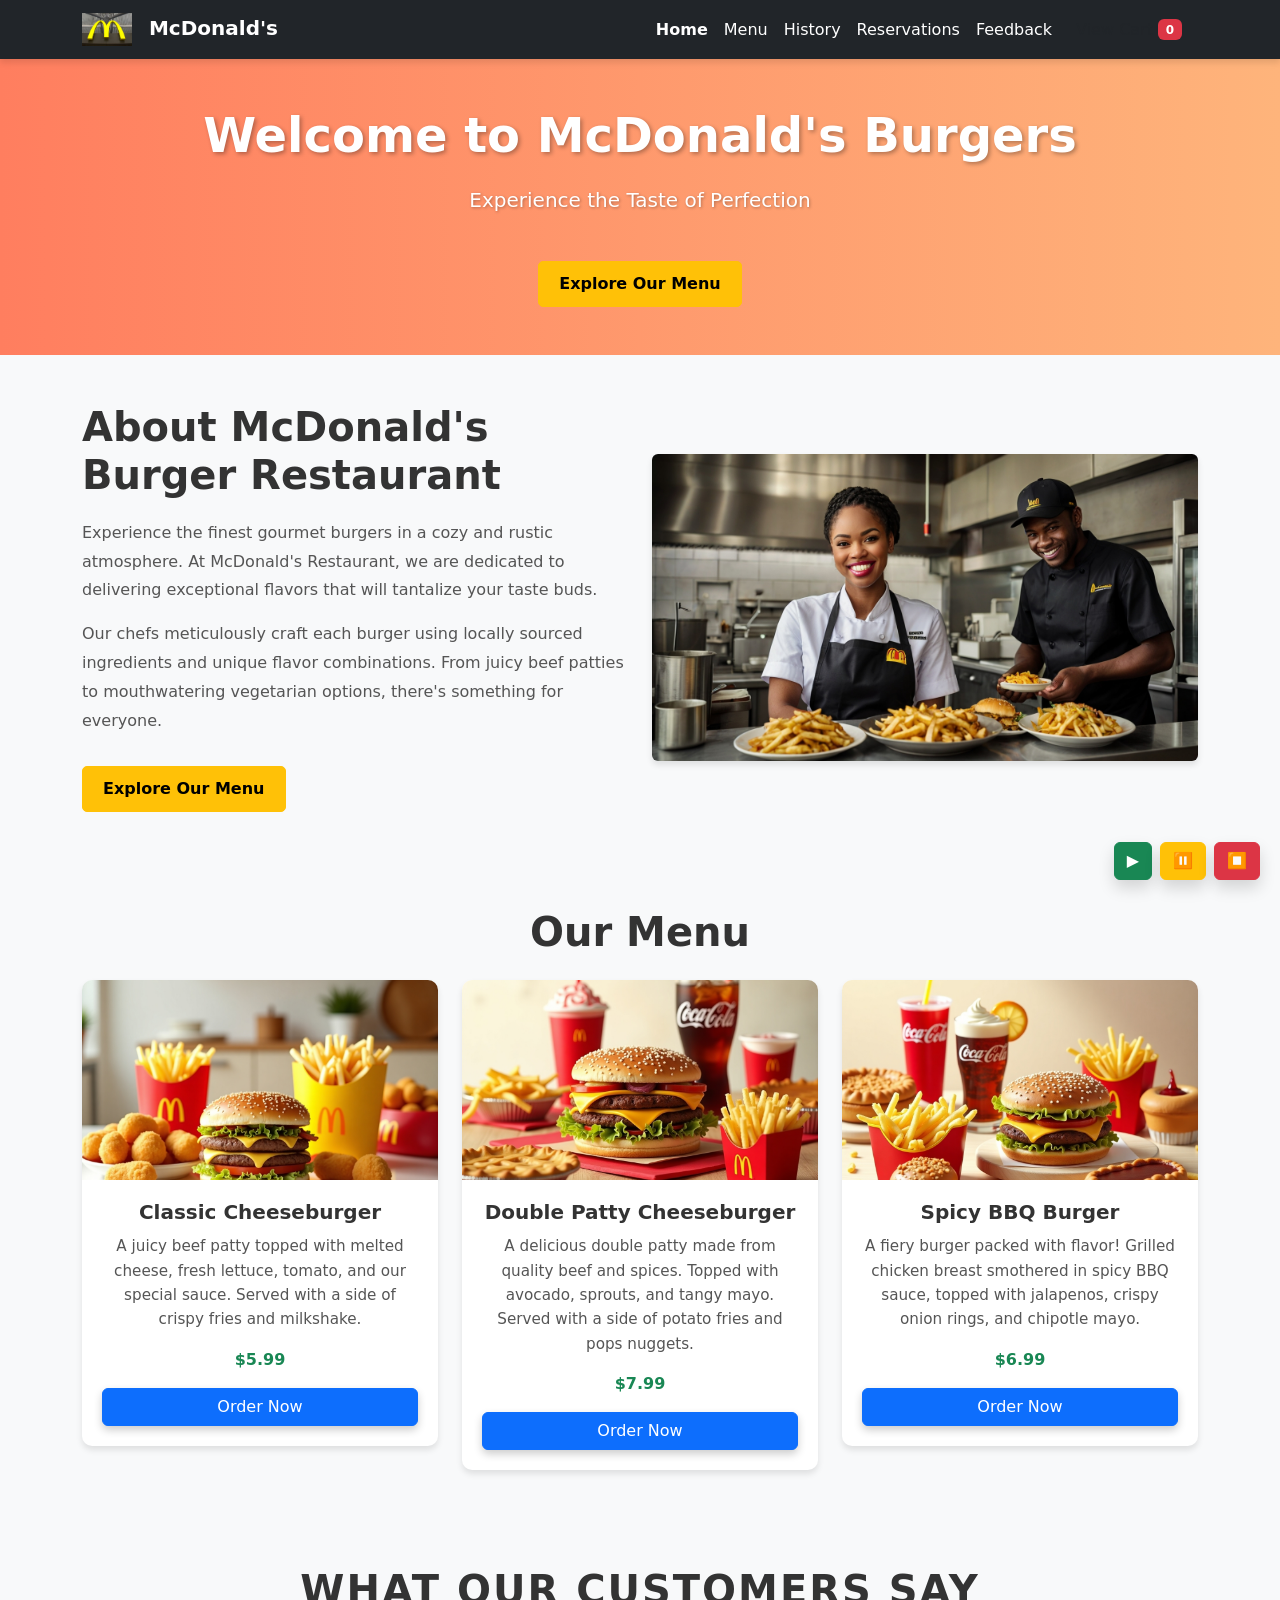
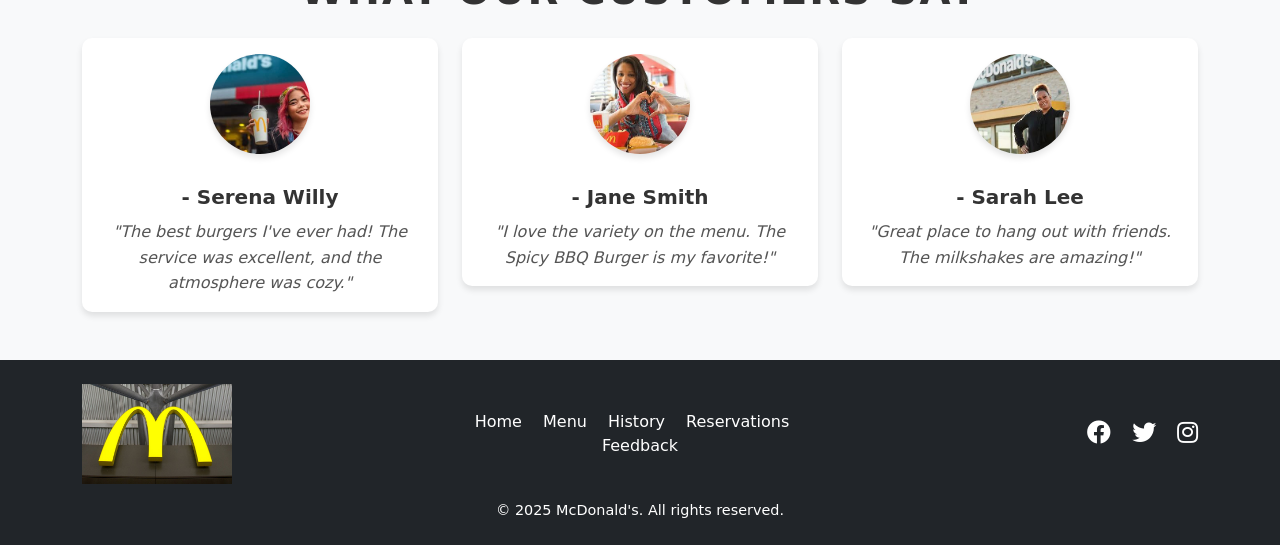
==== commit a93e12d2: "Fix of Audio button" ====
--- a/index.html
+++ b/index.html
@@ -14,36 +14,61 @@
     <script src="script.js"></script> <!-- Link JavaScript file -->
 </head>
 <body>
-    <body class="container mt-5 text-center">
-        <!-- Icon-Only Button -->
-        <button class="btn btn-primary rounded-circle p-3 shadow-lg" onclick="readWholePage()" title="Read Aloud">
-            <i class="bi bi-volume-up fs-3"></i> <!-- Bootstrap Speaker Icon -->
-        </button>
-    
-        <script>
-            function readWholePage() {
-                let utterance = new SpeechSynthesisUtterance(document.body.innerText);
-                speechSynthesis.cancel(); // Stop any ongoing speech
-                speechSynthesis.speak(utterance);
-            }
-    
-            function readSelectedText() {
-                let selectedText = window.getSelection().toString();
-                if (selectedText) {
-                    let utterance = new SpeechSynthesisUtterance(selectedText);
-                    speechSynthesis.cancel(); // Stop any ongoing speech
-                    speechSynthesis.speak(utterance);
-                } else {
-                    alert("Please select some text to read.");
-                }
-            }
-        </script>
+ <div id="audio-controls" style="position: fixed; bottom: 20px; right: 20px; z-index: 9999;" class="d-flex gap-2">
+    <button class="btn btn-success shadow" onclick="readWholePage()" title="Play">
+        ▶️
+    </button>
+    <button class="btn btn-warning shadow" onclick="pauseReading()" title="Pause">
+        ⏸️
+    </button>
+    <button class="btn btn-danger shadow" onclick="stopReading()" title="Stop">
+        ⏹️
+    </button>
+ </div>
+ <script>
+    let utterance = null;
+
+    function readWholePage() {
+        if (speechSynthesis.speaking) {
+            speechSynthesis.cancel(); // restart if already speaking
+        }
+        utterance = new SpeechSynthesisUtterance(document.body.innerText);
+        speechSynthesis.speak(utterance);
+    }
+
+    function pauseReading() {
+        if (speechSynthesis.speaking && !speechSynthesis.paused) {
+            speechSynthesis.pause();
+        }
+    }
+
+    function stopReading() {
+        speechSynthesis.cancel();
+    }
+ </script>
+
     
         <!-- Bootstrap Icons -->
         <link rel="stylesheet" href="https://cdn.jsdelivr.net/npm/bootstrap-icons/font/bootstrap-icons.css">
     </body>
-    
-</body>
+ <!-- Bootstrap 5 CDN (W3Schools recommended) -->
+ <link href="https://cdn.jsdelivr.net/npm/bootstrap@5.3.2/dist/css/bootstrap.min.css" rel="stylesheet">
+
+ <!-- Loading Screen -->
+ <div id="loadingScreen" class="loading-screen">
+    <div class="spinner-mcd" role="status" aria-label="Loading..."></div>
+ </div>
+ <script>
+    window.addEventListener("load", function () {
+        const loadingScreen = document.getElementById("loadingScreen");
+        // Small delay for smoother fade-out effect
+        setTimeout(() => {
+            loadingScreen.classList.add("hidden");
+        }, 400);
+    });
+ </script>
+ 
+
     <!-- Navbar -->
     <nav class="navbar navbar-expand-lg navbar-dark bg-dark">
         <div class="container">
@@ -60,7 +85,7 @@
                     <li class="nav-item"><a class="nav-link" href="Menu.html">Menu</a></li>
                     <li class="nav-item"><a class="nav-link" href="Historical.html">History</a></li>
                     <li class="nav-item"><a class="nav-link" href="Reservation.html">Reservations</a></li>
-                    <li class="nav-item"><a class="nav-link" href="feedback.html">Feedback</a></li>
+                    <li class="nav-item"><a class="nav-link" href="FeedBack.html">Feedback</a></li>
                     <li class="nav-item"></li>
                         <a class="nav-link btn btn-warning text-dark px-3" href="Cart.html">
                             View Cart <span id="cartCount" class="badge bg-danger">0</span>
@@ -106,7 +131,7 @@
                             <h5 class="card-title">Classic Cheeseburger</h5>
                             <p class="card-text">A juicy beef patty topped with melted cheese, fresh lettuce, tomato, and our special sauce. Served with a side of crispy fries and milkshake.</p>
                             <p class="text-success fw-bold">$5.99</p> <!-- Price -->
-                            <button class="btn btn-primary w-100" onclick="addToCart()">Order Now</button> <!-- Order Button -->
+                            <button class="btn btn-primary w-100" onclick="addToCart('Classic Cheeseburger', 5.99)">Order Now</button> <!-- Order Button -->
                         </div>
                     </div>
                 </div>
@@ -118,7 +143,7 @@
                             <h5 class="card-title">Double Patty Cheeseburger</h5>
                             <p class="card-text">A delicious double patty made from quality beef and spices. Topped with avocado, sprouts, and tangy mayo. Served with a side of potato fries and pops nuggets.</p>
                             <p class="text-success fw-bold">$7.99</p> <!-- Price -->
-                            <button class="btn btn-primary w-100" onclick="addToCart()">Order Now</button> <!-- Order Button -->
+                            <button class="btn btn-primary w-100" onclick="addToCart('Double Patty Cheeseburger', 7.99)">Order Now</button> <!-- Order Button -->
                         </div>
                     </div>
                 </div>
@@ -130,7 +155,7 @@
                             <h5 class="card-title">Spicy BBQ Burger</h5>
                             <p class="card-text">A fiery burger packed with flavor! Grilled chicken breast smothered in spicy BBQ sauce, topped with jalapenos, crispy onion rings, and chipotle mayo.</p>
                             <p class="text-success fw-bold">$6.99</p> <!-- Price -->
-                            <button class="btn btn-primary w-100" onclick="addToCart()">Order Now</button> <!-- Order Button -->
+                            <button class="btn btn-primary w-100" onclick="addToCart('Spicy BBQ Burger', 6.99)">Order Now</button> <!-- Order Button -->
                         </div>
                     </div>
                 </div>
@@ -138,13 +163,17 @@
         </div>
     </section>
     <script>
-        function addToCart() {
-            alert("Item added to cart!");
+        let cartCount = 0;
+
+        function addToCart(item, price) {
+            cartCount++;
+            document.getElementById("cartCount").innerText = cartCount;
+            alert(item + " added to cart! Price: $" + price);
         }
     </script>
     </section>
-<!-- Testimonials Section -->
-<section class="testimonials py-5 bg-light">
+ <!-- Testimonials Section -->
+ <section class="testimonials py-5 bg-light">
     <div class="container">
         <h2 class="text-center mb-4">What Our Customers Say</h2>
         <div class="row justify-content-center g-4">
@@ -180,7 +209,7 @@
             </div>
         </div>
     </div>
-</section>
+ </section>
     <!-- Footer -->
     <footer class="footer bg-dark text-white py-4">
         <div class="container">
@@ -194,7 +223,7 @@
                         <a href="Menu.html" class="text-white text-decoration-none me-3">Menu</a>
                         <a href="Historical.html" class="text-white text-decoration-none me-3">History</a>
                         <a href="Reservation.html" class="text-white text-decoration-none me-3">Reservations</a>
-                        <a href="feedback.html" class="text-white text-decoration-none">Feedback</a>
+                        <a href="FeedBack.html" class="text-white text-decoration-none">Feedback</a>
                     </nav>
                 </div>
                 <div class="col-md-4 text-center text-md-end">
--- a/styles.css
+++ b/styles.css
@@ -899,4 +899,96 @@
         text-align: center;
         margin-bottom: 20px;
     }
-}+}
+/* Loading Screen Styles */
+.loading-screen {
+    position: fixed;
+    top: 0;
+    left: 0;
+    width: 100%;
+    height: 100%;
+    background-color: rgba(255, 255, 255, 0.95);
+    display: flex;
+    justify-content: center;
+    align-items: center;
+    z-index: 9999;
+    visibility: visible;
+    opacity: 1;
+    transition: opacity 0.4s ease-in-out, visibility 0.4s ease-in-out;
+}
+
+/* Hidden state */
+.loading-screen.hidden {
+    visibility: hidden;
+    opacity: 0;
+}
+
+/* McDonald's spinner style */
+.spinner-mcd {
+    width: 4rem;
+    height: 4rem;
+    border: 0.5rem solid #ffc107; /* yellow */
+    border-top: 0.5rem solid #dc3545; /* red */
+    border-radius: 50%;
+    animation: spin 1s linear infinite;
+}
+
+/* Spinner animation */
+@keyframes spin {
+    0% { transform: rotate(0deg); }
+    100% { transform: rotate(360deg); }
+}
+/* BUUTTON STYLES FOR AUDIO BUTTONS */
+/* Foodie Audio Controls Styles */
+#foodie-audio-controls {
+    position: fixed;
+    bottom: 20px;
+    right: 20px;
+    z-index: 9999;
+    display: flex;
+    gap: 10px;
+}
+
+button {
+    font-size: 1.5rem;
+    padding: 12px 16px;
+    border-radius: 50%;
+    border: none;
+    box-shadow: 0 4px 8px rgba(0, 0, 0, 0.2);
+    transition: transform 0.2s ease, background-color 0.3s ease;
+    color: #fff;
+}
+
+/* Button Styles */
+.btn-burger {
+    background-color: #d9230f;
+}
+
+.btn-burger:hover {
+    background-color: #b51e0d;
+    transform: scale(1.1);
+}
+
+.btn-fries {
+    background-color: #ffc107;
+    color: #333;
+}
+
+.btn-fries:hover {
+    background-color: #e0a800;
+    transform: scale(1.1);
+}
+
+.btn-drink {
+    background-color: #17a2b8;
+}
+
+.btn-drink:hover {
+    background-color: #138496;
+    transform: scale(1.1);
+}
+
+/* Add icon styling */
+i {
+    font-size: 1.5rem;
+}
